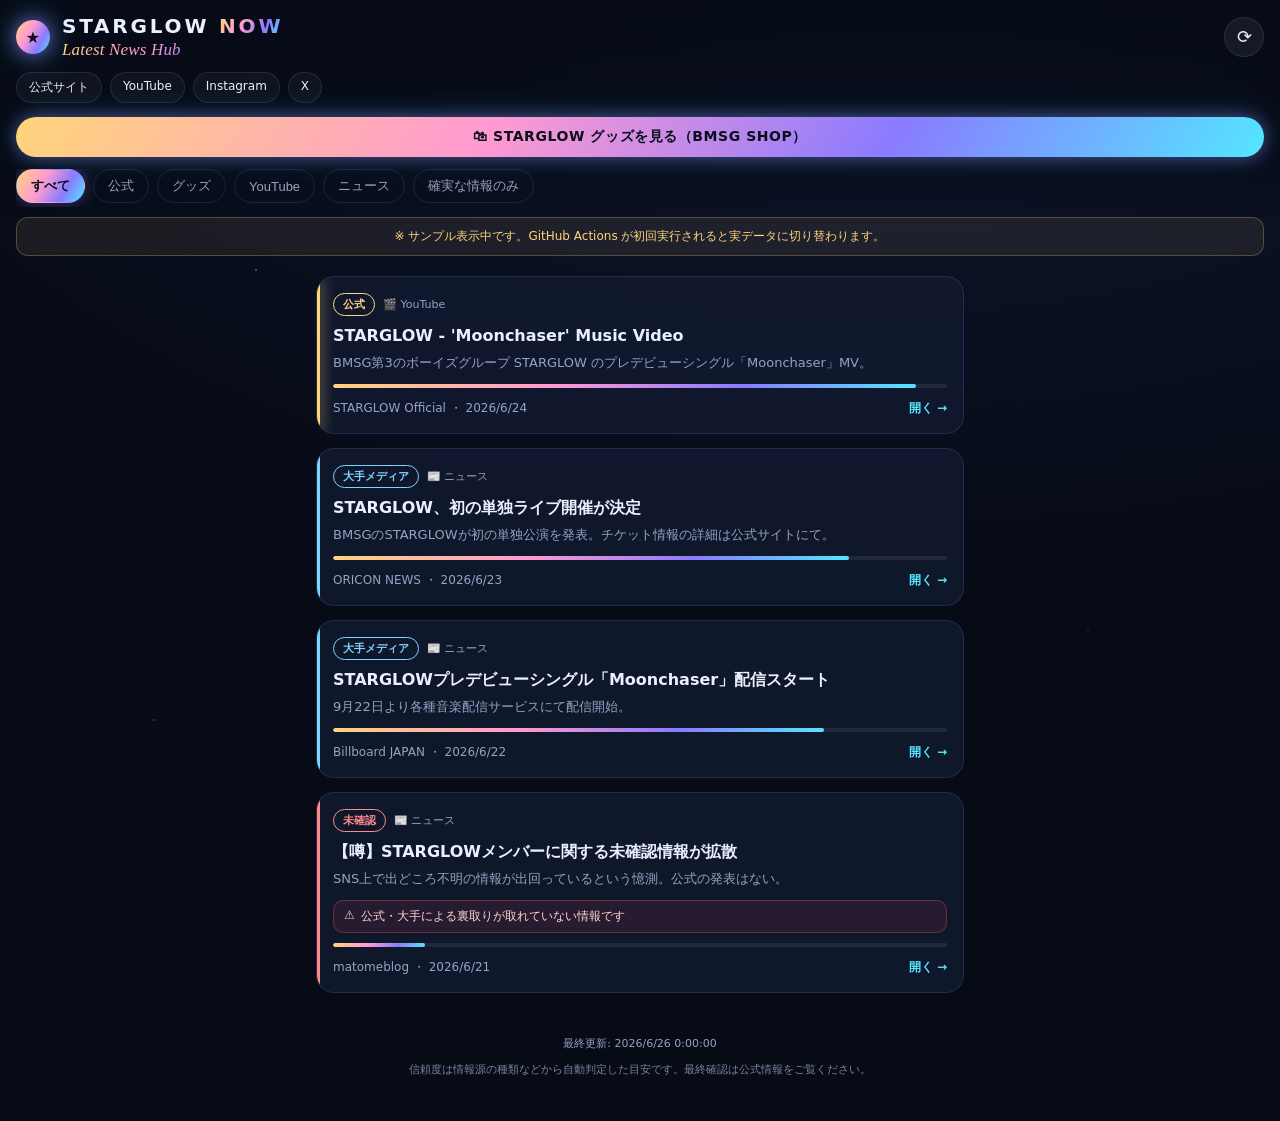
==== docs/index.html @ b1587305 "ヘッダーのタグラインを筆記体英語に変更＋SWキャッシュ更新 - 「最新情報を自動集約」を筆記体(cursive)の "Latest News Hub" に変更 - Service Worker のキャ" ====
<!DOCTYPE html>
<html lang="ja">
<head>
  <meta charset="UTF-8" />
  <meta name="viewport" content="width=device-width, initial-scale=1, viewport-fit=cover" />
  <title>STARGLOW NOW — 最新情報まとめ</title>
  <meta name="description" content="STARGLOW（BMSG）の最新情報を、信頼度つきで自動集約。公式・ニュース・YouTubeをワンタッチでチェック。" />

  <!-- PWA -->
  <link rel="manifest" href="manifest.webmanifest" />
  <meta name="theme-color" content="#070b16" />
  <link rel="apple-touch-icon" href="icons/apple-touch-icon.png" />
  <meta name="apple-mobile-web-app-capable" content="yes" />
  <meta name="apple-mobile-web-app-status-bar-style" content="black-translucent" />
  <meta name="apple-mobile-web-app-title" content="STARGLOW NOW" />

  <link rel="stylesheet" href="styles.css" />
</head>
<body>
  <div class="starfield" aria-hidden="true"></div>

  <header class="app-header">
    <div class="header-inner">
      <div class="brand">
        <span class="brand-mark" aria-hidden="true"></span>
        <div class="brand-text">
          <h1>STARGLOW <span>NOW</span></h1>
          <p class="tagline">Latest News Hub</p>
        </div>
      </div>
      <button id="refreshBtn" class="icon-btn" title="更新" aria-label="更新">⟳</button>
    </div>

    <nav class="official-links" aria-label="公式リンク">
      <a href="https://starglow.tokyo/" rel="noopener">公式サイト</a>
      <a href="https://www.youtube.com/@starglow_bmsg" rel="noopener">YouTube</a>
      <a href="https://www.instagram.com/starglow_bmsg/" rel="noopener">Instagram</a>
      <a href="https://x.com/starglow_bmsg" rel="noopener">X</a>
    </nav>

    <a class="shop-cta" href="https://bmsg.shop/collections/starglow" rel="noopener">
      🛍 STARGLOW グッズを見る（BMSG SHOP）
    </a>

    <div class="filters" id="filters">
      <button class="chip is-active" data-filter="all">すべて</button>
      <button class="chip" data-filter="official">公式</button>
      <button class="chip" data-filter="goods">グッズ</button>
      <button class="chip" data-filter="youtube">YouTube</button>
      <button class="chip" data-filter="news">ニュース</button>
      <button class="chip" data-filter="verified">確実な情報のみ</button>
    </div>
  </header>

  <main id="feed" class="feed" aria-live="polite">
    <div class="state" id="loading">読み込み中…</div>
  </main>

  <footer class="app-footer">
    <p id="updatedAt"></p>
    <p class="disclaimer">信頼度は情報源の種類などから自動判定した目安です。最終確認は公式情報をご覧ください。</p>
  </footer>

  <script src="app.js"></script>
</body>
</html>
---- docs/styles.css ----
:root {
  --bg: #070b16;
  --bg-2: #0c1226;
  --card: rgba(20, 28, 52, 0.72);
  --card-border: rgba(120, 150, 240, 0.16);
  --text: #eaf0ff;
  --text-dim: #97a3c4;
  --glow-gold: #ffd57a;
  --glow-violet: #8a7bff;
  --glow-cyan: #54e6ff;
  --accent-grad: linear-gradient(120deg, #ffd57a 0%, #ff9ad1 38%, #8a7bff 70%, #54e6ff 100%);
  --official: #ffd57a;
  --major: #7fd4ff;
  --known: #a9b4d6;
  --unknown: #ff8a8a;
  --radius: 18px;
}

* { box-sizing: border-box; -webkit-tap-highlight-color: transparent; }

html, body { margin: 0; padding: 0; }

body {
  font-family: -apple-system, "Hiragino Sans", "Noto Sans JP", system-ui, sans-serif;
  color: var(--text);
  background: radial-gradient(1200px 700px at 70% -10%, #14224d 0%, var(--bg-2) 45%, var(--bg) 100%);
  min-height: 100vh;
  padding-bottom: env(safe-area-inset-bottom);
  overflow-x: hidden;
}

/* ---- 背景の星 ---- */
.starfield {
  position: fixed; inset: 0; z-index: -1; pointer-events: none;
  background-image:
    radial-gradient(1.4px 1.4px at 20% 30%, rgba(255,255,255,.9), transparent),
    radial-gradient(1.2px 1.2px at 75% 20%, rgba(255,255,255,.7), transparent),
    radial-gradient(1.6px 1.6px at 50% 60%, rgba(255,255,255,.85), transparent),
    radial-gradient(1px 1px at 85% 70%, rgba(255,255,255,.6), transparent),
    radial-gradient(1.3px 1.3px at 12% 80%, rgba(255,255,255,.7), transparent),
    radial-gradient(1.1px 1.1px at 60% 85%, rgba(255,255,255,.55), transparent);
  opacity: .55;
  animation: twinkle 6s ease-in-out infinite alternate;
}
@keyframes twinkle { from { opacity: .35; } to { opacity: .7; } }

/* ---- ヘッダー ---- */
.app-header {
  position: sticky; top: 0; z-index: 10;
  padding: calc(env(safe-area-inset-top) + 14px) 16px 10px;
  background: linear-gradient(180deg, rgba(7,11,22,.92) 0%, rgba(7,11,22,.78) 70%, rgba(7,11,22,0) 100%);
  backdrop-filter: blur(12px);
  -webkit-backdrop-filter: blur(12px);
}
.header-inner { display: flex; align-items: center; justify-content: space-between; }
.brand { display: flex; align-items: center; gap: 12px; }
.brand-mark {
  width: 34px; height: 34px; border-radius: 50%;
  background: var(--accent-grad);
  box-shadow: 0 0 18px rgba(138,123,255,.7), 0 0 36px rgba(84,230,255,.35);
  position: relative;
}
.brand-mark::after {
  content: "★"; position: absolute; inset: 0;
  display: grid; place-items: center; font-size: 16px; color: #0a0e1a;
}
.brand-text h1 {
  margin: 0; font-size: 20px; letter-spacing: .14em; font-weight: 800;
}
.brand-text h1 span {
  background: var(--accent-grad); -webkit-background-clip: text; background-clip: text;
  -webkit-text-fill-color: transparent;
}
.tagline {
  margin: 2px 0 0;
  font-family: "Snell Roundhand", "Apple Chancery", "Brush Script MT", "Segoe Script", cursive;
  font-size: 17px; font-weight: 500; font-style: italic;
  letter-spacing: .01em;
  background: var(--accent-grad); -webkit-background-clip: text; background-clip: text;
  -webkit-text-fill-color: transparent;
}

.icon-btn {
  background: rgba(255,255,255,.06); color: var(--text);
  border: 1px solid var(--card-border); border-radius: 50%;
  width: 40px; height: 40px; font-size: 18px; cursor: pointer;
  transition: transform .4s ease;
}
.icon-btn:active { transform: rotate(180deg); }

.official-links { display: flex; gap: 8px; margin-top: 12px; overflow-x: auto; padding-bottom: 2px; }
.official-links a {
  flex: 0 0 auto; font-size: 12px; color: var(--text); text-decoration: none;
  padding: 6px 12px; border-radius: 999px;
  border: 1px solid var(--card-border); background: rgba(255,255,255,.04);
}
.official-links a:active { background: rgba(138,123,255,.2); }

/* グッズ販売ページへの CTA ボタン */
.shop-cta {
  display: block; margin-top: 12px; text-align: center; text-decoration: none;
  font-size: 14px; font-weight: 800; letter-spacing: .04em; color: #0a0e1a;
  background: var(--accent-grad); border-radius: 999px; padding: 11px 14px;
  box-shadow: 0 0 16px rgba(138,123,255,.45), 0 0 30px rgba(84,230,255,.2);
}
.shop-cta:active { transform: scale(.985); }

.filters { display: flex; gap: 8px; margin-top: 12px; overflow-x: auto; padding-bottom: 4px; }
.chip {
  flex: 0 0 auto; font-size: 13px; color: var(--text-dim);
  background: transparent; border: 1px solid var(--card-border);
  padding: 7px 14px; border-radius: 999px; cursor: pointer; white-space: nowrap;
}
.chip.is-active {
  color: #0a0e1a; font-weight: 700; border-color: transparent;
  background: var(--accent-grad);
  box-shadow: 0 0 16px rgba(138,123,255,.4);
}

/* ---- フィード ---- */
.feed { padding: 16px; display: flex; flex-direction: column; gap: 14px; max-width: 680px; margin: 0 auto; }

.card {
  display: block; text-decoration: none; color: inherit;
  background: var(--card); border: 1px solid var(--card-border);
  border-radius: var(--radius); padding: 16px;
  position: relative; overflow: hidden;
  transition: transform .15s ease, border-color .15s ease;
}
.card:active { transform: scale(.985); border-color: rgba(138,123,255,.5); }
.card::before {
  content: ""; position: absolute; left: 0; top: 0; bottom: 0; width: 3px;
  background: var(--known);
}
.card.tier-official::before { background: var(--official); box-shadow: 0 0 14px var(--official); }
.card.tier-major::before { background: var(--major); }
.card.tier-unknown::before { background: var(--unknown); }

.card-top { display: flex; align-items: center; gap: 8px; margin-bottom: 8px; flex-wrap: wrap; }
.badge {
  font-size: 11px; font-weight: 700; padding: 3px 9px; border-radius: 999px;
  border: 1px solid currentColor;
}
.badge.official { color: var(--official); }
.badge.major { color: var(--major); }
.badge.known { color: var(--known); }
.badge.unknown { color: var(--unknown); }
.type-tag { font-size: 11px; color: var(--text-dim); display: inline-flex; align-items: center; gap: 4px; }

.card h2 { margin: 4px 0 6px; font-size: 16px; line-height: 1.45; font-weight: 700; }
.card p.summary { margin: 0; font-size: 13px; color: var(--text-dim); line-height: 1.6;
  display: -webkit-box; -webkit-line-clamp: 2; -webkit-box-orient: vertical; overflow: hidden; }

.card-meta { display: flex; align-items: center; justify-content: space-between; margin-top: 12px; }
.source { font-size: 12px; color: var(--text-dim); display: flex; align-items: center; gap: 6px; }
.go { font-size: 12px; color: var(--glow-cyan); font-weight: 700; }

.cred-bar { height: 4px; border-radius: 4px; background: rgba(255,255,255,.08); margin-top: 10px; overflow: hidden; }
.cred-fill { height: 100%; border-radius: 4px; background: var(--accent-grad); }

.warn {
  margin-top: 10px; font-size: 12px; color: #ffd2d2;
  background: rgba(255,90,90,.1); border: 1px solid rgba(255,90,90,.3);
  padding: 7px 10px; border-radius: 10px; display: flex; gap: 6px;
}

.state { text-align: center; color: var(--text-dim); padding: 60px 20px; }

.sample-note {
  text-align: center; font-size: 12px; color: var(--glow-gold);
  background: rgba(255,213,122,.08); border: 1px solid rgba(255,213,122,.25);
  border-radius: 12px; padding: 10px; margin: 0 16px 4px;
}

.app-footer { text-align: center; padding: 16px 20px 32px; color: var(--text-dim); font-size: 11px; max-width: 680px; margin: 0 auto; }
.app-footer .disclaimer { margin-top: 6px; opacity: .8; line-height: 1.5; }
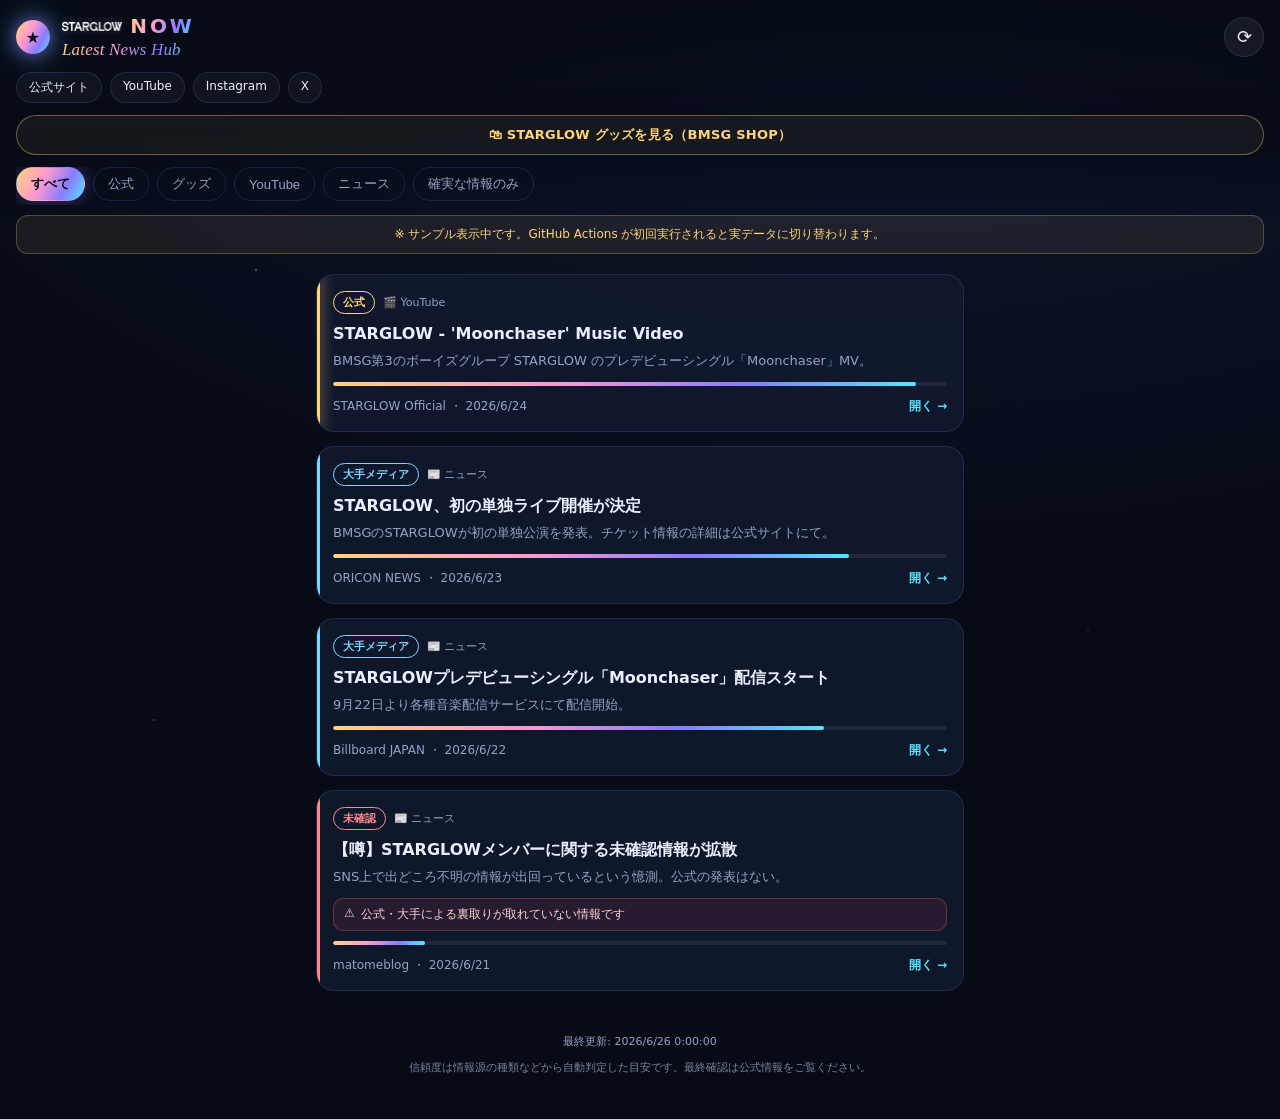
==== commit 258a774c: "ヘッダーに公式STARGLOWロゴを追加 頂いたロゴ画像を docs/img/ に追加し、mix-blend-mode:screen で黒背景を透過させて ヘッダーのワードマークとして表示。キャッシュ" ====
--- a/docs/index.html
+++ b/docs/index.html
@@ -24,7 +24,7 @@
       <div class="brand">
         <span class="brand-mark" aria-hidden="true"></span>
         <div class="brand-text">
-          <h1>STARGLOW <span>NOW</span></h1>
+          <h1 class="wordmark"><img src="img/starglow-logo.jpg" alt="STARGLOW" /> <span>NOW</span></h1>
           <p class="tagline">Latest News Hub</p>
         </div>
       </div>
--- a/docs/styles.css
+++ b/docs/styles.css
@@ -66,6 +66,12 @@
 }
 .brand-text h1 {
   margin: 0; font-size: 20px; letter-spacing: .14em; font-weight: 800;
+  display: flex; align-items: center; gap: 8px;
+}
+/* 公式ロゴ画像（白文字＋黒背景のため screen 合成で黒を透過させて白ロゴだけ出す） */
+.wordmark img {
+  height: 18px; width: auto; display: block;
+  mix-blend-mode: screen;
 }
 .brand-text h1 span {
   background: var(--accent-grad); -webkit-background-clip: text; background-clip: text;
@@ -96,14 +102,17 @@
 }
 .official-links a:active { background: rgba(138,123,255,.2); }
 
-/* グッズ販売ページへの CTA ボタン */
+/* グッズ販売ページへの CTA ボタン（ダークテーマに馴染む控えめな配色） */
 .shop-cta {
-  display: block; margin-top: 12px; text-align: center; text-decoration: none;
-  font-size: 14px; font-weight: 800; letter-spacing: .04em; color: #0a0e1a;
-  background: var(--accent-grad); border-radius: 999px; padding: 11px 14px;
-  box-shadow: 0 0 16px rgba(138,123,255,.45), 0 0 30px rgba(84,230,255,.2);
+  display: flex; align-items: center; justify-content: center; gap: 6px;
+  margin-top: 10px; text-decoration: none;
+  font-size: 13px; font-weight: 700; letter-spacing: .02em;
+  color: var(--glow-gold);
+  background: rgba(255, 213, 122, 0.06);
+  border: 1px solid rgba(255, 213, 122, 0.38);
+  border-radius: 999px; padding: 10px 14px;
 }
-.shop-cta:active { transform: scale(.985); }
+.shop-cta:active { background: rgba(255, 213, 122, 0.14); }
 
 .filters { display: flex; gap: 8px; margin-top: 12px; overflow-x: auto; padding-bottom: 4px; }
 .chip {
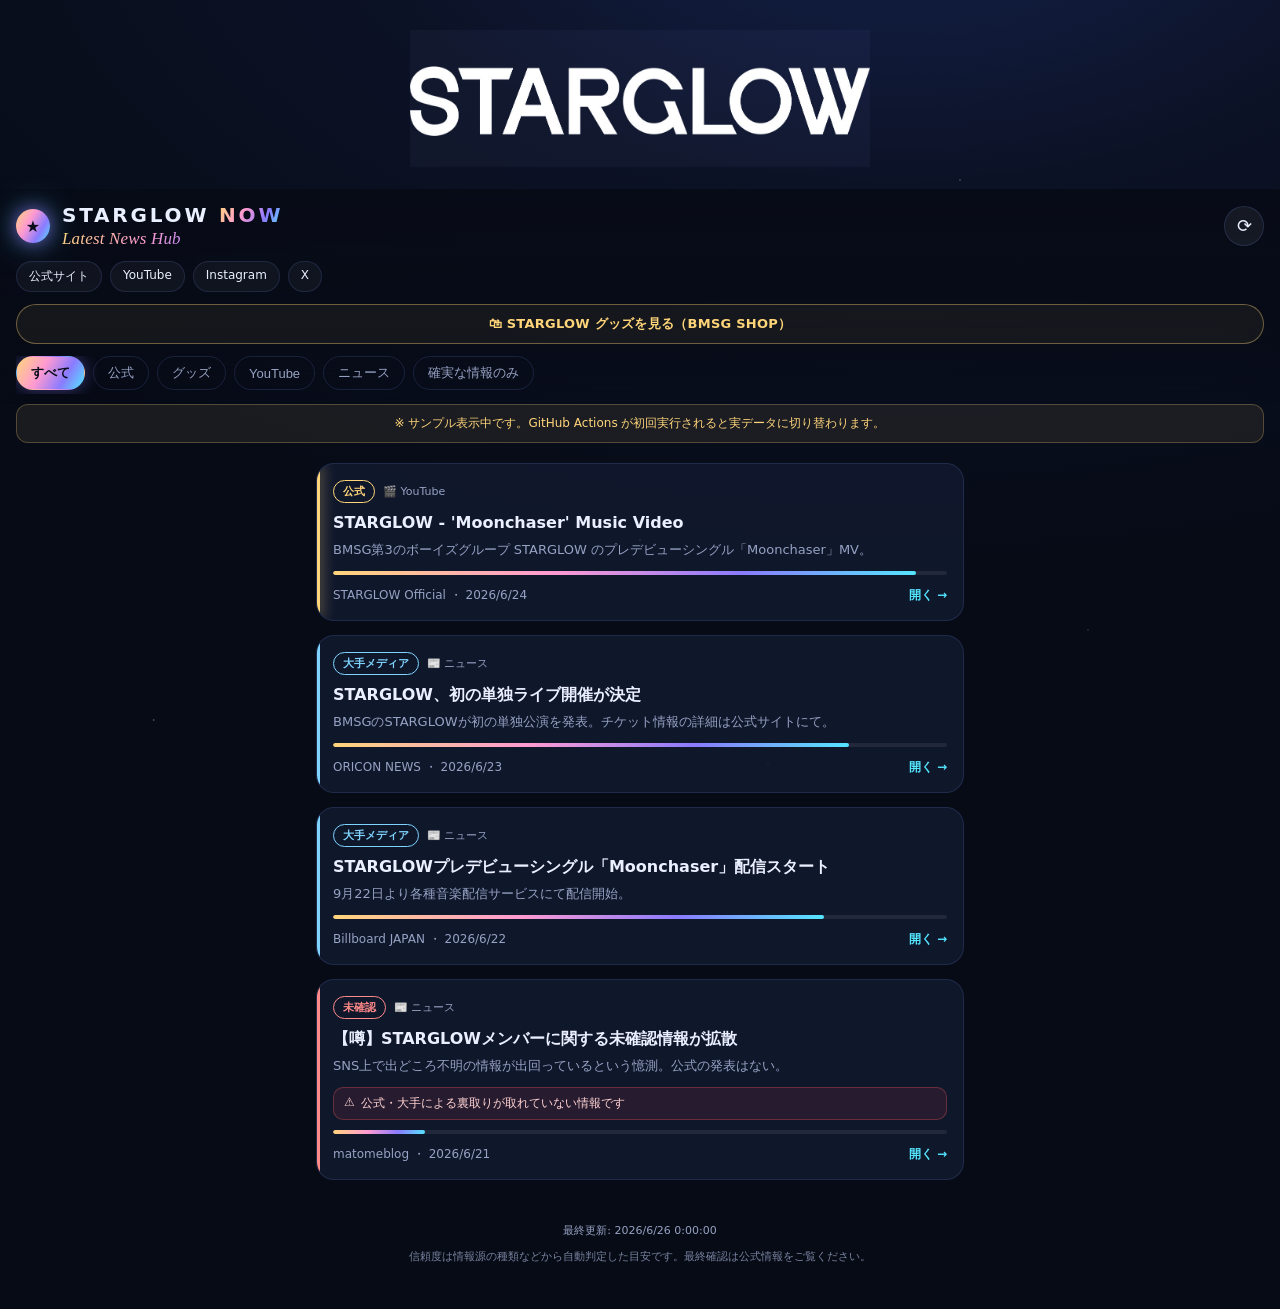
==== commit 29980018: "ヒーローをYouTubeサムネから文字ロゴの大きな表示に変更 - トップのランダムYouTubeサムネ表示を撤去（収集側のサムネ/heroImagesも元に戻す） - 代わりにSTARGLOW文字ロゴ" ====
--- a/docs/index.html
+++ b/docs/index.html
@@ -19,12 +19,16 @@
 <body>
   <div class="starfield" aria-hidden="true"></div>
 
+  <div class="hero">
+    <img class="hero-logo" src="img/starglow-logo.jpg" alt="STARGLOW" />
+  </div>
+
   <header class="app-header">
     <div class="header-inner">
       <div class="brand">
         <span class="brand-mark" aria-hidden="true"></span>
         <div class="brand-text">
-          <h1 class="wordmark"><img src="img/starglow-logo.jpg" alt="STARGLOW" /> <span>NOW</span></h1>
+          <h1>STARGLOW <span>NOW</span></h1>
           <p class="tagline">Latest News Hub</p>
         </div>
       </div>
--- a/docs/styles.css
+++ b/docs/styles.css
@@ -44,6 +44,16 @@
 }
 @keyframes twinkle { from { opacity: .35; } to { opacity: .7; } }
 
+/* ---- トップの文字ロゴ（大きく配置） ---- */
+.hero {
+  display: flex; align-items: center; justify-content: center;
+  width: 100%; padding: 30px 20px 22px;
+}
+.hero-logo {
+  width: min(82%, 460px); height: auto; display: block;
+  mix-blend-mode: screen;   /* 黒背景を透過させて白ロゴだけ出す */
+}
+
 /* ---- ヘッダー ---- */
 .app-header {
   position: sticky; top: 0; z-index: 10;
@@ -66,12 +76,6 @@
 }
 .brand-text h1 {
   margin: 0; font-size: 20px; letter-spacing: .14em; font-weight: 800;
-  display: flex; align-items: center; gap: 8px;
-}
-/* 公式ロゴ画像（白文字＋黒背景のため screen 合成で黒を透過させて白ロゴだけ出す） */
-.wordmark img {
-  height: 18px; width: auto; display: block;
-  mix-blend-mode: screen;
 }
 .brand-text h1 span {
   background: var(--accent-grad); -webkit-background-clip: text; background-clip: text;
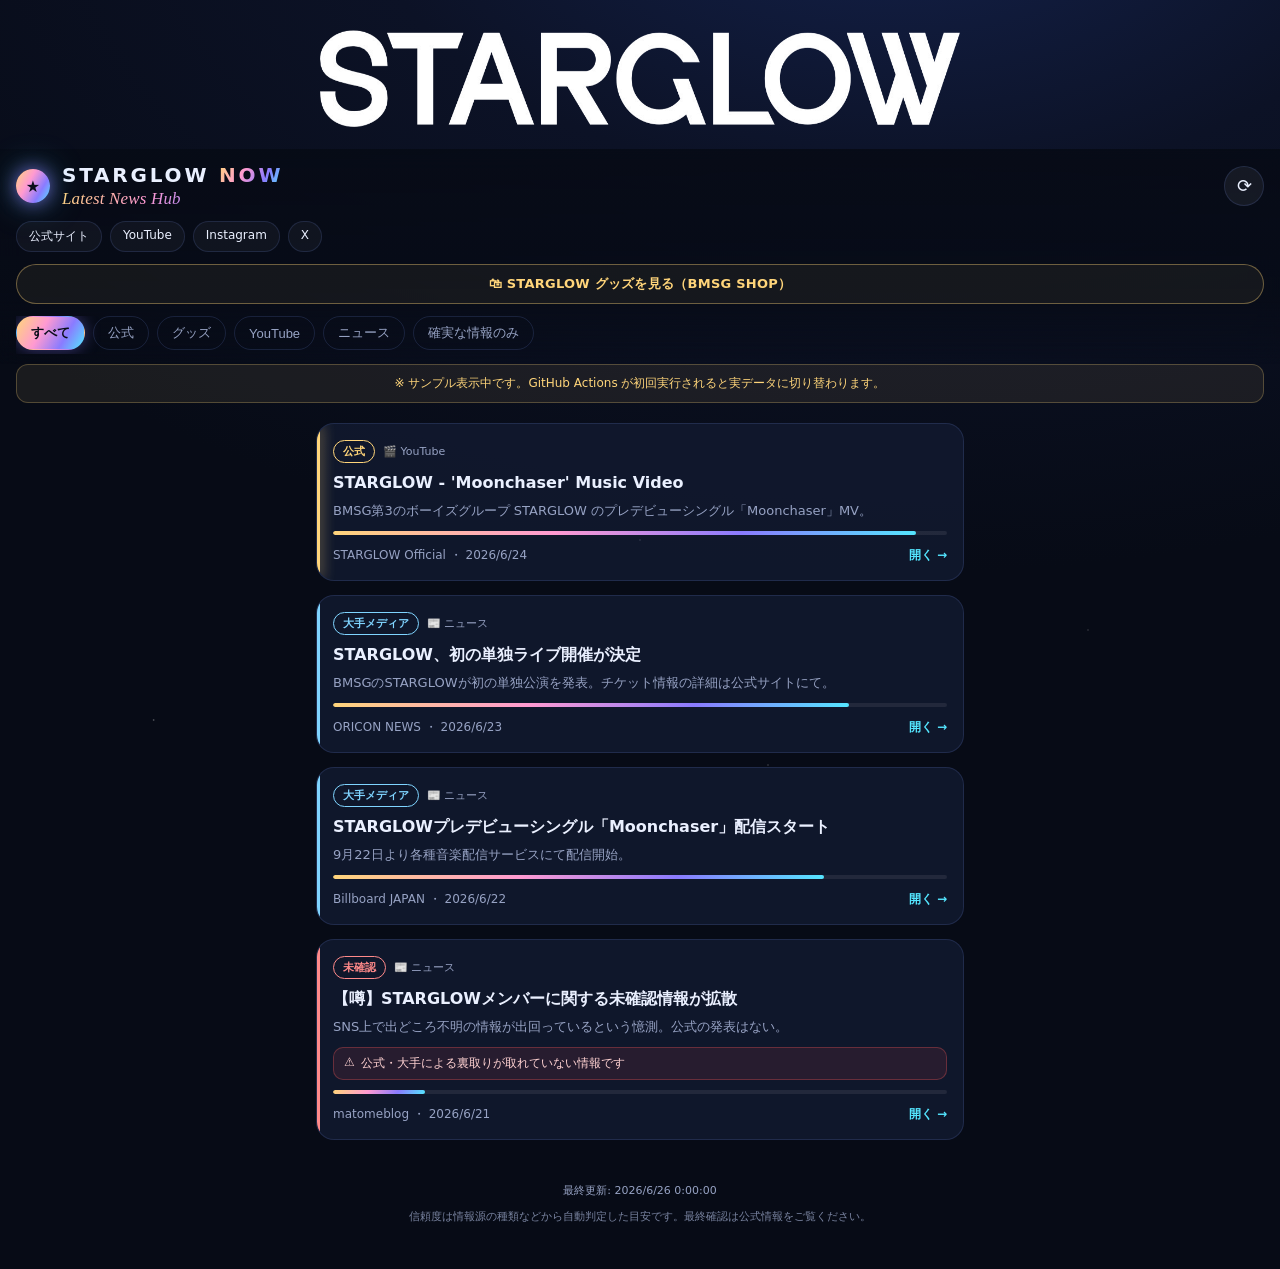
==== commit e520a9ce: "トップロゴを透過PNG化し公式サイト級に拡大 - 黒背景JPEG＋blend合成だとJPEGノイズで四角い箱が見えていた問題を解消 - 輝度をアルファに変換した透過PNG（余白クロップ済み）に差し替え" ====
--- a/docs/index.html
+++ b/docs/index.html
@@ -20,7 +20,7 @@
   <div class="starfield" aria-hidden="true"></div>
 
   <div class="hero">
-    <img class="hero-logo" src="img/starglow-logo.jpg" alt="STARGLOW" />
+    <img class="hero-logo" src="img/starglow-logo.png" alt="STARGLOW" />
   </div>
 
   <header class="app-header">
--- a/docs/styles.css
+++ b/docs/styles.css
@@ -44,14 +44,13 @@
 }
 @keyframes twinkle { from { opacity: .35; } to { opacity: .7; } }
 
-/* ---- トップの文字ロゴ（大きく配置） ---- */
+/* ---- トップの文字ロゴ（公式サイトのように大きく・背景透過） ---- */
 .hero {
   display: flex; align-items: center; justify-content: center;
-  width: 100%; padding: 30px 20px 22px;
+  width: 100%; padding: 30px 12px 22px;
 }
 .hero-logo {
-  width: min(82%, 460px); height: auto; display: block;
-  mix-blend-mode: screen;   /* 黒背景を透過させて白ロゴだけ出す */
+  width: 100%; max-width: 640px; height: auto; display: block;
 }
 
 /* ---- ヘッダー ---- */
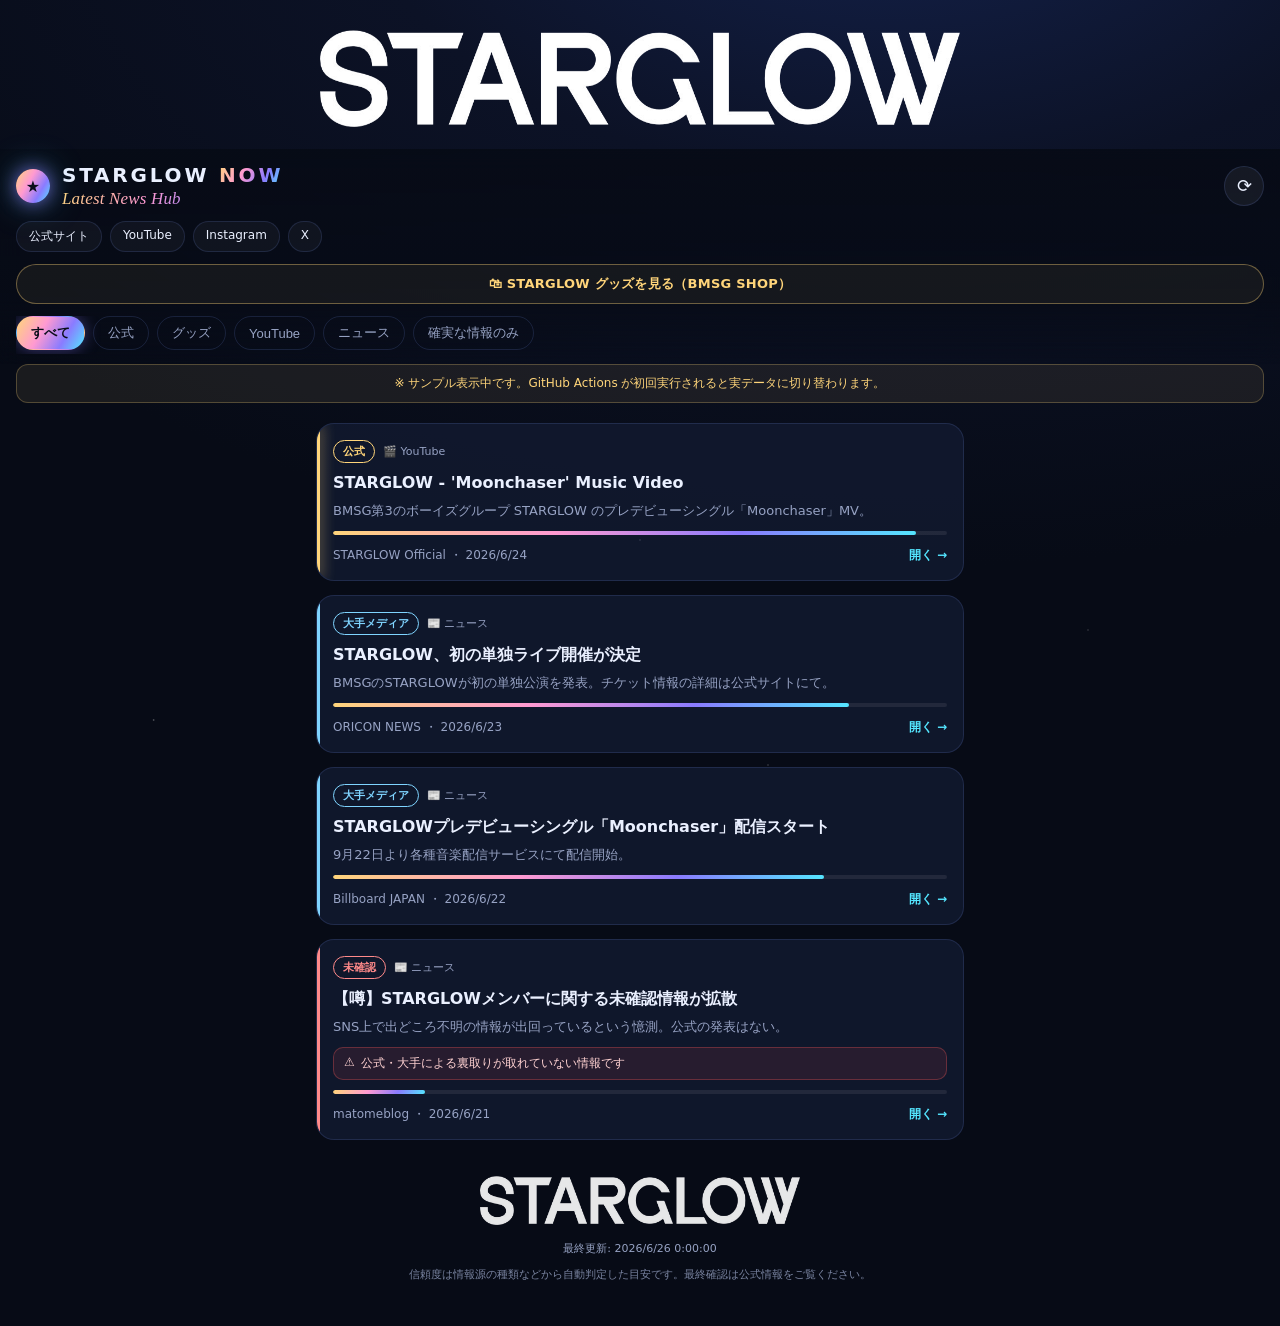
==== commit 67e675dd: "フッターに透過ロゴ（ヒーローの半分サイズ）を追加 最終更新の上に、背景透過のSTARGLOWロゴを約半分サイズで配置。キャッシュ v10。  Co-Authored-By: Claude Opus 4" ====
--- a/docs/index.html
+++ b/docs/index.html
@@ -61,6 +61,7 @@
   </main>
 
   <footer class="app-footer">
+    <img class="footer-logo" src="img/starglow-logo.png" alt="STARGLOW" />
     <p id="updatedAt"></p>
     <p class="disclaimer">信頼度は情報源の種類などから自動判定した目安です。最終確認は公式情報をご覧ください。</p>
   </footer>
--- a/docs/styles.css
+++ b/docs/styles.css
@@ -185,4 +185,6 @@
 }
 
 .app-footer { text-align: center; padding: 16px 20px 32px; color: var(--text-dim); font-size: 11px; max-width: 680px; margin: 0 auto; }
+/* フッターの透過ロゴ（ヒーローの約半分サイズ） */
+.footer-logo { width: 50%; max-width: 320px; height: auto; display: block; margin: 4px auto 16px; opacity: .9; }
 .app-footer .disclaimer { margin-top: 6px; opacity: .8; line-height: 1.5; }
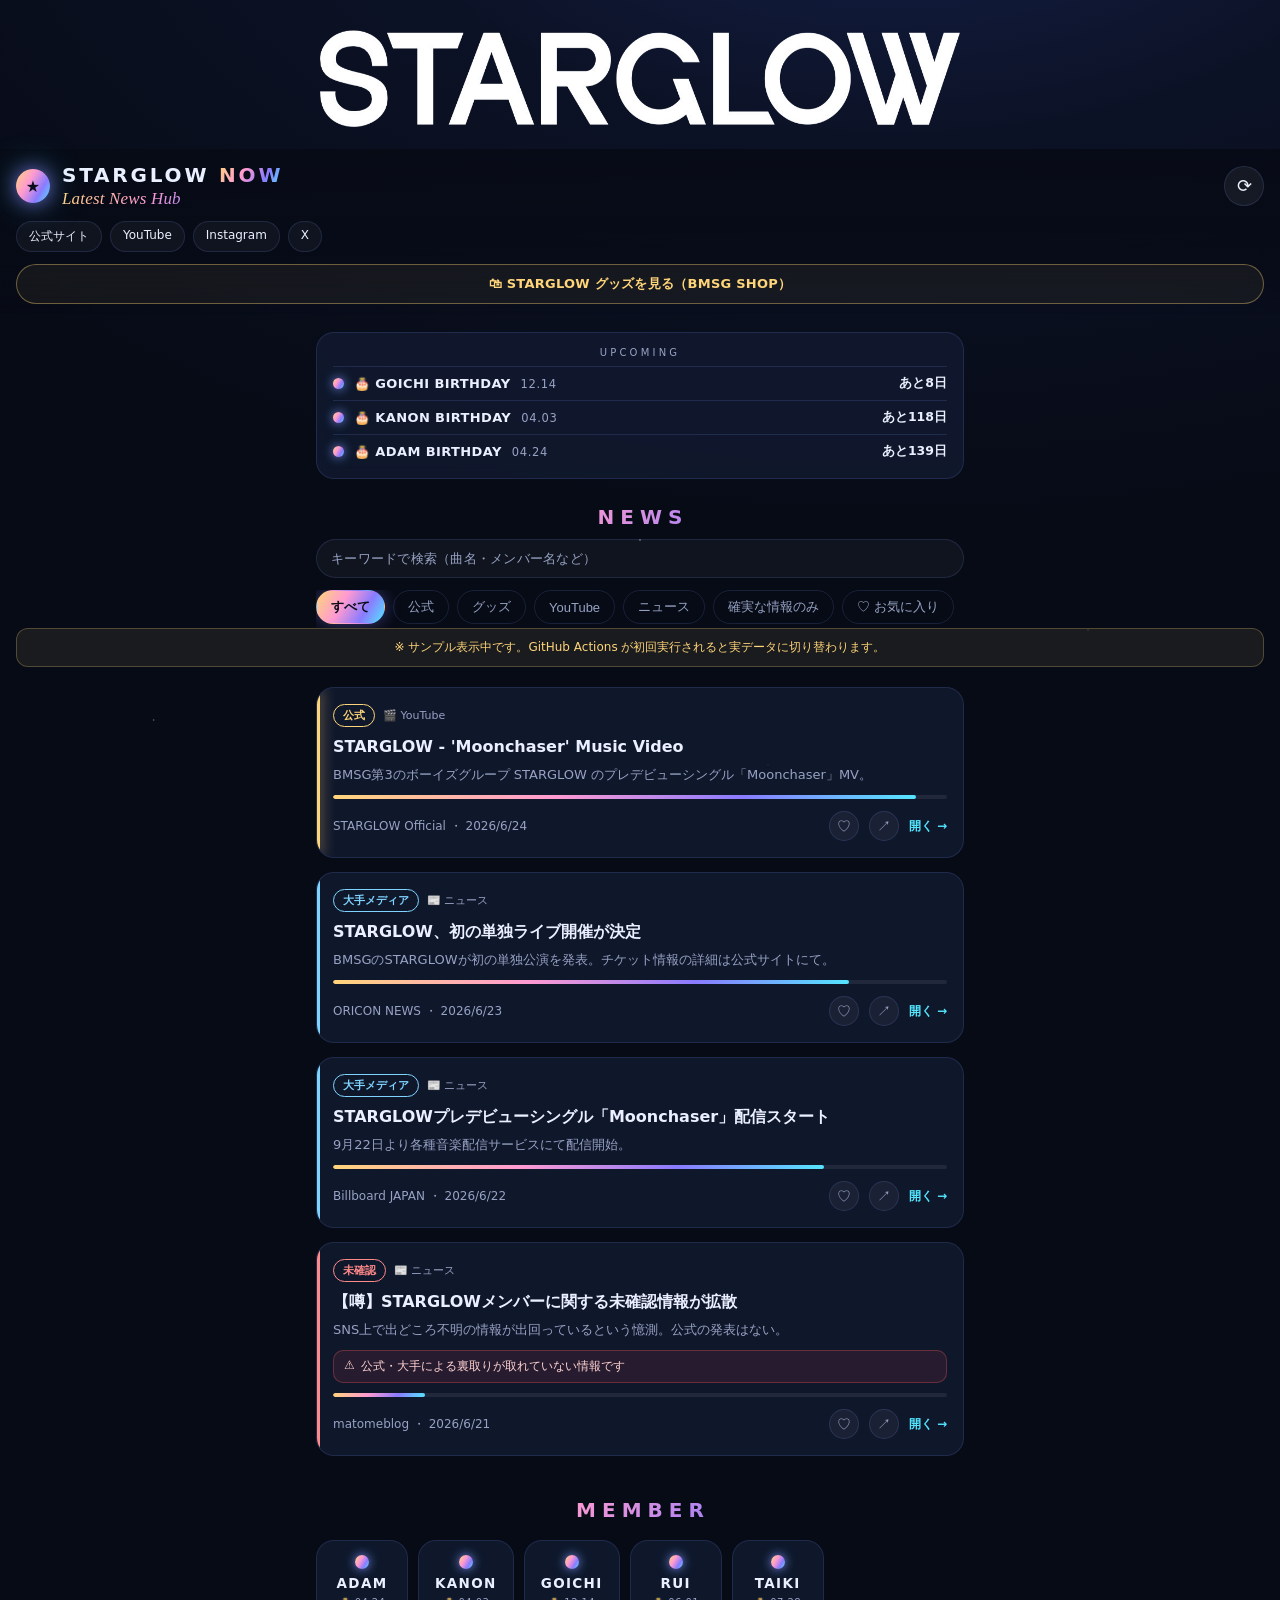
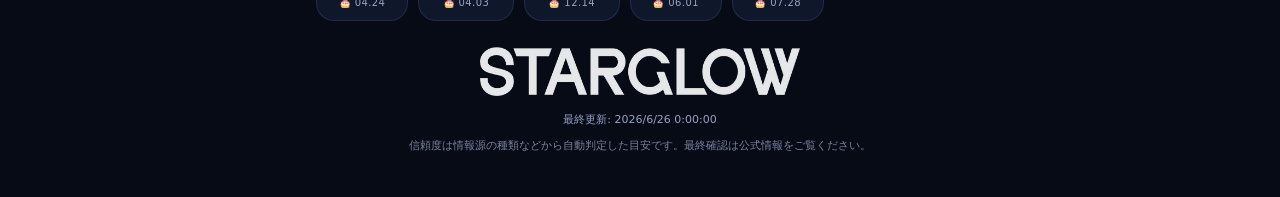
==== commit df2f70e0: "feat: niziu-now の新機能を移植（検索/お気に入り/共有/SCHEDULE/メンバー/起動スプラッシュ） NiziU NOW に実装済みの機能を STARGLOW NOW に移植。デザイ" ====
--- a/docs/index.html
+++ b/docs/index.html
@@ -4,7 +4,7 @@
   <meta charset="UTF-8" />
   <meta name="viewport" content="width=device-width, initial-scale=1, viewport-fit=cover" />
   <title>STARGLOW NOW — 最新情報まとめ</title>
-  <meta name="description" content="STARGLOW（BMSG）の最新情報を、信頼度つきで自動集約。公式・ニュース・YouTubeをワンタッチでチェック。" />
+  <meta name="description" content="STARGLOW（BMSG）の最新情報を、信頼度つきで自動集約。公式・ニュース・YouTube・グッズをワンタッチでチェック。" />
 
   <!-- PWA -->
   <link rel="manifest" href="manifest.webmanifest" />
@@ -18,6 +18,11 @@
 </head>
 <body>
   <div class="starfield" aria-hidden="true"></div>
+
+  <!-- 起動スプラッシュ（トップ画像を画面いっぱいに表示してからフェードアウト） -->
+  <div id="splash" class="splash" aria-hidden="true">
+    <img class="splash-logo" src="img/starglow-logo.png" alt="STARGLOW" />
+  </div>
 
   <div class="hero">
     <img class="hero-logo" src="img/starglow-logo.png" alt="STARGLOW" />
@@ -45,6 +50,22 @@
     <a class="shop-cta" href="https://bmsg.shop/collections/starglow" rel="noopener">
       🛍 STARGLOW グッズを見る（BMSG SHOP）
     </a>
+  </header>
+
+  <section class="controls">
+    <div class="upcoming" id="upcoming" aria-label="誕生日・記念日カウントダウン"></div>
+
+    <div id="schedule-sec" style="display:none">
+      <h2 class="section-title">SCHEDULE</h2>
+      <div class="schedule" id="schedule" aria-label="ライブ・リリース予定"></div>
+      <p class="schedule-note">ニュース記事から自動抽出した予定です。正式な日程は必ず公式サイトでご確認ください。</p>
+    </div>
+
+    <h2 class="section-title">NEWS</h2>
+    <div class="member-note" id="memberNote" style="display:none"></div>
+
+    <input id="searchBox" class="search" type="search"
+           placeholder="キーワードで検索（曲名・メンバー名など）" aria-label="キーワード検索" />
 
     <div class="filters" id="filters">
       <button class="chip is-active" data-filter="all">すべて</button>
@@ -53,12 +74,18 @@
       <button class="chip" data-filter="youtube">YouTube</button>
       <button class="chip" data-filter="news">ニュース</button>
       <button class="chip" data-filter="verified">確実な情報のみ</button>
+      <button class="chip" data-filter="fav">♡ お気に入り</button>
     </div>
-  </header>
+  </section>
 
   <main id="feed" class="feed" aria-live="polite">
     <div class="state" id="loading">読み込み中…</div>
   </main>
+
+  <section class="members-sec">
+    <h2 class="section-title">MEMBER</h2>
+    <div class="members" id="members" aria-label="メンバー一覧"></div>
+  </section>
 
   <footer class="app-footer">
     <img class="footer-logo" src="img/starglow-logo.png" alt="STARGLOW" />
--- a/docs/styles.css
+++ b/docs/styles.css
@@ -188,3 +188,187 @@
 /* フッターの透過ロゴ（ヒーローの約半分サイズ） */
 .footer-logo { width: 50%; max-width: 320px; height: auto; display: block; margin: 4px auto 16px; opacity: .9; }
 .app-footer .disclaimer { margin-top: 6px; opacity: .8; line-height: 1.5; }
+
+/* ============================================================
+   起動スプラッシュ（トップ画像を画面いっぱいに出してフェードアウト）
+   ============================================================ */
+.splash {
+  position: fixed; inset: 0; z-index: 999;
+  display: flex; align-items: center; justify-content: center;
+  background: radial-gradient(1200px 700px at 50% 30%, #14224d 0%, var(--bg-2) 45%, var(--bg) 100%);
+  animation: splashOut 2.4s ease forwards;
+}
+.splash-logo {
+  width: 80%; max-width: 560px; height: auto; display: block;
+  filter: drop-shadow(0 0 30px rgba(138,123,255,.55)) drop-shadow(0 0 60px rgba(84,230,255,.3));
+  animation: splashLogo 2.4s ease forwards;
+}
+@keyframes splashOut {
+  0%, 62% { opacity: 1; }
+  100% { opacity: 0; visibility: hidden; }
+}
+@keyframes splashLogo {
+  0% { opacity: 0; transform: scale(.9); }
+  22% { opacity: 1; transform: scale(1); }
+  62% { opacity: 1; transform: scale(1.02); }
+  100% { opacity: 0; transform: scale(1.06); }
+}
+@media (prefers-reduced-motion: reduce) {
+  .splash { animation: splashOut 1s ease .6s forwards; }
+  .splash-logo { animation: none; }
+}
+
+/* ============================================================
+   ポート機能（検索 / お気に入り / 予定 / カウントダウン / メンバー）
+   STARGLOW のダーク×グロウ配色に合わせたコンポーネント
+   ============================================================ */
+
+/* コントロール領域 */
+.controls { max-width: 680px; margin: 0 auto; padding: 6px 16px 0; }
+
+/* セクション見出し（グラデのワイドトラッキング） */
+.section-title {
+  margin: 26px 0 10px; text-align: center;
+  font-size: 20px; font-weight: 800; letter-spacing: .3em; text-indent: .3em;
+  background: var(--accent-grad); -webkit-background-clip: text; background-clip: text;
+  -webkit-text-fill-color: transparent;
+}
+
+/* グロウ配色のドット（メンバー個別色は付けない） */
+.m-dot {
+  flex: 0 0 auto; width: 11px; height: 11px; border-radius: 50%;
+  background: var(--accent-grad);
+  box-shadow: 0 0 8px rgba(138,123,255,.7), 0 0 14px rgba(84,230,255,.35);
+}
+.m-dot-none {
+  width: auto; height: auto; background: none; box-shadow: none;
+  font-size: 12px; line-height: 1;
+}
+
+/* 誕生日・記念日カウントダウン */
+.upcoming {
+  background: var(--card); border: 1px solid var(--card-border);
+  border-radius: var(--radius); margin-top: 12px; padding: 14px 16px 10px;
+  backdrop-filter: blur(8px); -webkit-backdrop-filter: blur(8px);
+}
+.up-label {
+  margin: 0 0 8px; font-size: 10px; letter-spacing: .32em; text-transform: uppercase;
+  color: var(--text-dim); text-align: center;
+}
+.up-row {
+  display: flex; align-items: center; gap: 10px;
+  padding: 8px 0; border-top: 1px solid var(--card-border); font-size: 13px;
+}
+.up-title { font-weight: 700; letter-spacing: .03em; }
+.up-date { color: var(--text-dim); font-size: 11.5px; letter-spacing: .06em; }
+.up-days { margin-left: auto; font-size: 12.5px; color: var(--text-dim); }
+.up-days b { font-weight: 800; color: var(--text); }
+.up-days .today {
+  background: var(--accent-grad); -webkit-background-clip: text; background-clip: text;
+  -webkit-text-fill-color: transparent;
+}
+
+/* スケジュール（ライブ・リリース予定） */
+.schedule {
+  background: var(--card); border: 1px solid var(--card-border);
+  border-radius: var(--radius); padding: 6px 16px;
+  backdrop-filter: blur(8px); -webkit-backdrop-filter: blur(8px);
+}
+.sc-row {
+  display: flex; align-items: center; gap: 12px;
+  padding: 12px 0; border-top: 1px solid var(--card-border);
+  text-decoration: none; color: inherit;
+}
+.sc-row:first-child { border-top: none; }
+.sc-row:active { opacity: .7; }
+.sc-date {
+  flex: 0 0 auto; min-width: 62px;
+  font-size: 15px; font-weight: 800; letter-spacing: .04em; color: var(--text);
+}
+.sc-date small { display: block; font-size: 9px; color: var(--text-dim); letter-spacing: .16em; font-weight: 600; }
+.sc-kind {
+  flex: 0 0 auto; font-size: 10.5px; font-weight: 800; letter-spacing: .08em;
+  padding: 3px 8px; border-radius: 999px; border: 1px solid currentColor; color: var(--glow-violet);
+}
+.sc-kind.live { color: var(--glow-gold); }
+.sc-kind.release { color: #ff9ad1; }
+.sc-kind.media { color: var(--glow-cyan); }
+.sc-kind.event { color: #9d8bff; }
+.sc-title {
+  font-size: 13px; line-height: 1.5; color: var(--text);
+  display: -webkit-box; -webkit-line-clamp: 2; -webkit-box-orient: vertical; overflow: hidden;
+}
+.sc-today {
+  flex: 0 0 auto; margin-left: auto; font-size: 10px; font-weight: 800;
+  color: #0a0e1a; background: var(--accent-grad); padding: 2px 8px; border-radius: 999px;
+}
+.schedule-note {
+  margin: 8px 2px 0; font-size: 10.5px; color: var(--text-dim); line-height: 1.6; text-align: center;
+}
+
+/* メンバー絞り込みの表示バー */
+.member-note {
+  display: flex; align-items: center; justify-content: center; gap: 10px;
+  background: var(--card); border: 1px solid var(--card-border);
+  border-radius: var(--radius); padding: 10px 14px; margin: 2px 0 10px; font-size: 12.5px;
+  backdrop-filter: blur(8px); -webkit-backdrop-filter: blur(8px);
+}
+.member-note button {
+  background: transparent; border: 1px solid var(--card-border); border-radius: 999px;
+  font-size: 11px; padding: 3px 12px; color: var(--text-dim); cursor: pointer;
+}
+.member-note button:active { background: rgba(138,123,255,.2); }
+
+/* 検索ボックス */
+.search {
+  display: block; width: 100%; margin: 8px 0 4px; padding: 11px 14px;
+  font-size: 13px; color: var(--text); letter-spacing: .02em;
+  background: rgba(255,255,255,.04); border: 1px solid var(--card-border);
+  border-radius: 999px; outline: none; -webkit-appearance: none;
+}
+.search::placeholder { color: var(--text-dim); }
+.search:focus { border-color: rgba(138,123,255,.6); box-shadow: 0 0 14px rgba(138,123,255,.25); }
+
+/* メンバー一覧 */
+.members-sec { max-width: 680px; margin: 4px auto 0; padding: 0 16px; }
+.members { display: flex; gap: 10px; overflow-x: auto; padding: 8px 0 6px; }
+.member {
+  flex: 0 0 auto; display: flex; flex-direction: column; align-items: center; gap: 6px;
+  background: var(--card); border: 1px solid var(--card-border);
+  border-radius: var(--radius); padding: 14px 16px 12px; min-width: 92px;
+  font-family: inherit; color: inherit; cursor: pointer;
+}
+.member:active { border-color: rgba(138,123,255,.5); }
+.member .m-dot { width: 14px; height: 14px; }
+.m-name { font-size: 13.5px; font-weight: 800; letter-spacing: .1em; }
+.m-birth { font-size: 10px; color: var(--text-dim); letter-spacing: .04em; }
+.member.is-active {
+  border-color: transparent;
+  box-shadow: 0 0 0 1.5px rgba(138,123,255,.9), 0 0 18px rgba(138,123,255,.4);
+}
+
+/* NEW バッジ（24時間以内） */
+.new-badge {
+  font-size: 9px; font-weight: 800; letter-spacing: .14em;
+  color: #0a0e1a; background: var(--accent-grad);
+  padding: 2px 7px; border-radius: 999px; box-shadow: 0 0 12px rgba(138,123,255,.4);
+}
+
+/* カードのサムネイル画像 */
+.card .thumb {
+  width: 100%; height: auto; display: block;
+  border-radius: 12px; margin: 4px 0 10px; border: 1px solid var(--card-border);
+}
+
+/* カードのアクション（お気に入り／共有） */
+.card-actions { display: inline-flex; align-items: center; gap: 10px; }
+.mini-btn {
+  background: rgba(255,255,255,.05); border: 1px solid var(--card-border); border-radius: 50%;
+  width: 30px; height: 30px; font-size: 14px; line-height: 1;
+  color: var(--text-dim); cursor: pointer; padding: 0;
+}
+.mini-btn:active { background: rgba(138,123,255,.2); }
+.mini-btn.fav-btn.is-on {
+  color: #ff9ad1; border-color: rgba(255,154,209,.6);
+  box-shadow: 0 0 12px rgba(255,154,209,.4);
+}
